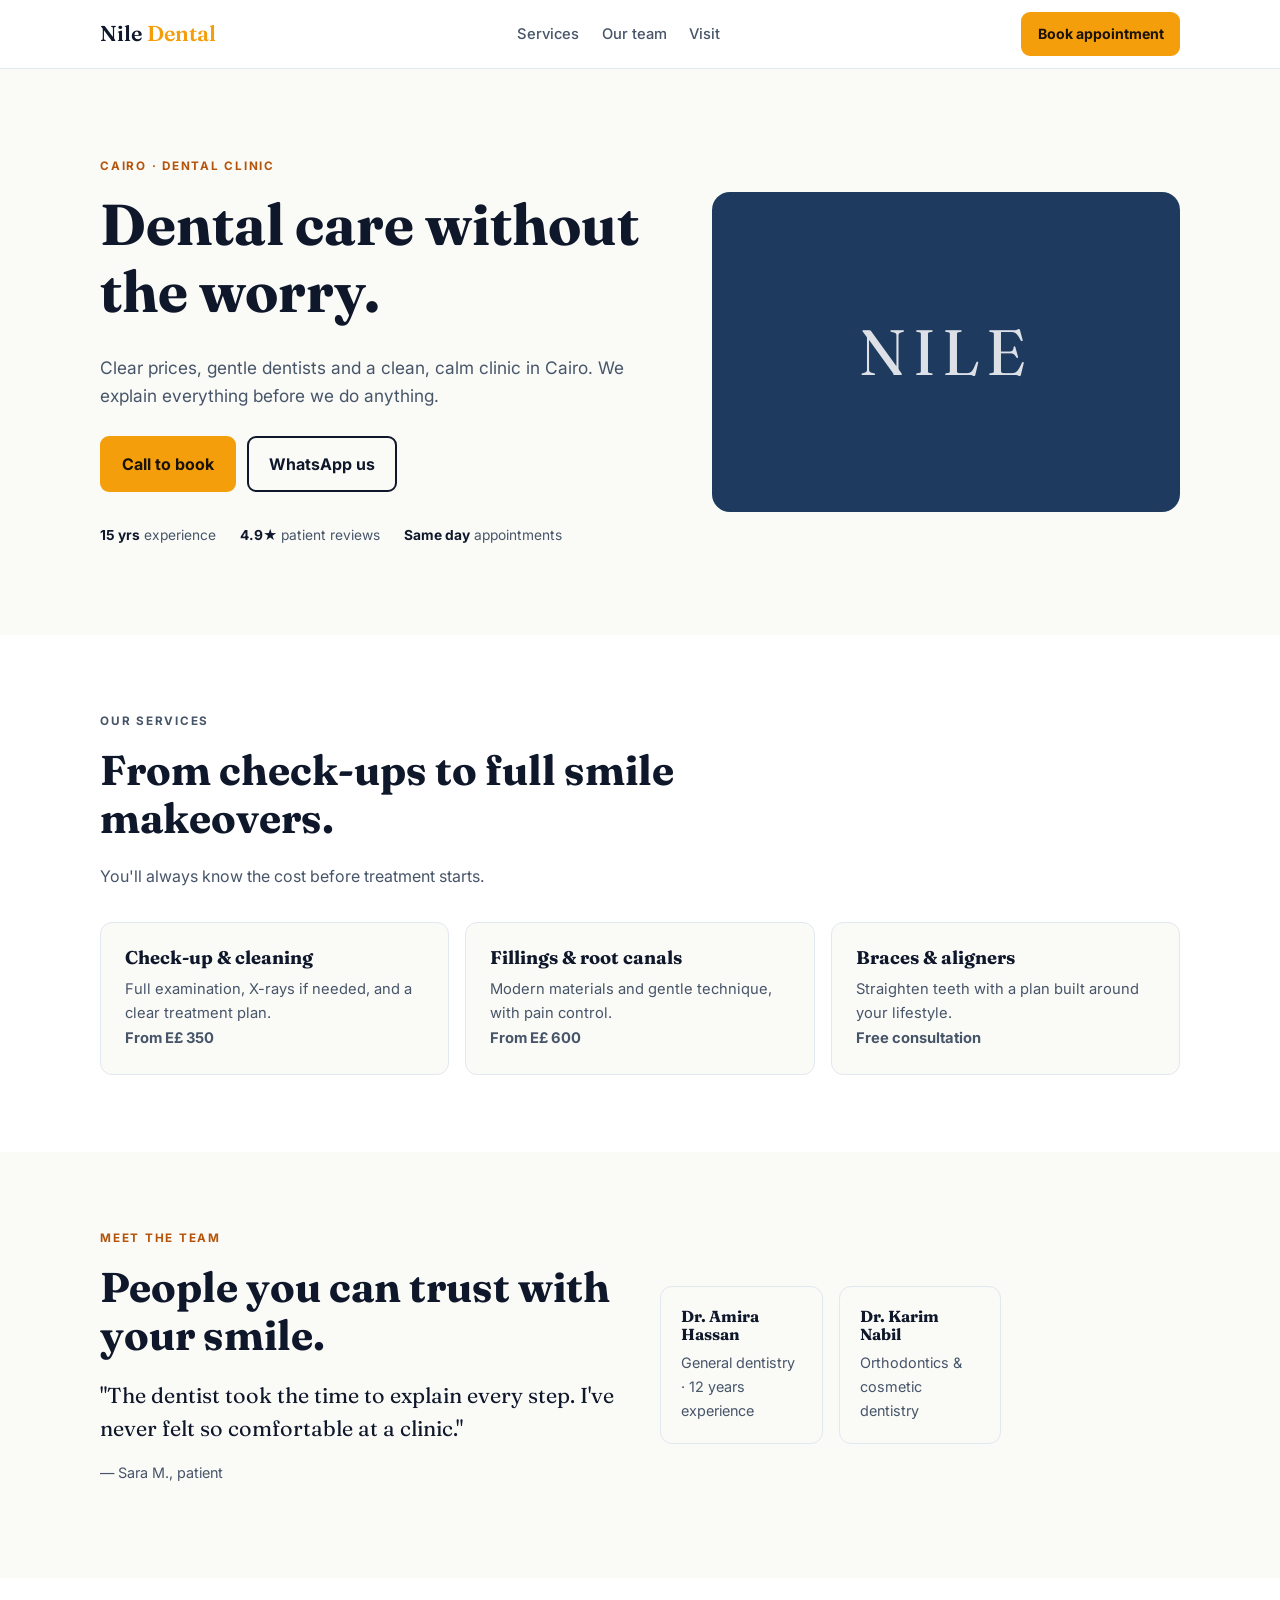
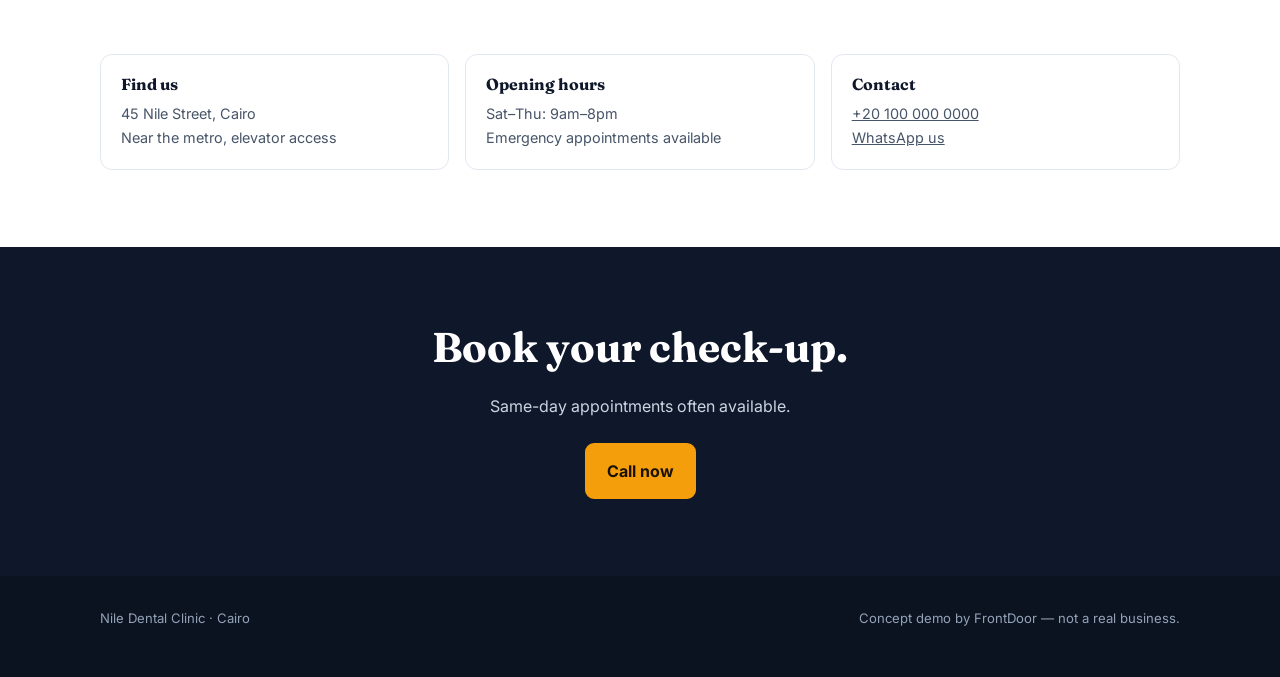
==== demos/clinic/index.html @ 59b0608b "FrontDoor portfolio - launch site and 3 demos" ====
<!doctype html>
<html lang="en">
<head>
  <meta charset="utf-8">
  <meta name="viewport" content="width=device-width, initial-scale=1">
  <title>Nile Dental Clinic — Cairo | Gentle, Clear Dental Care</title>
  <meta name="description" content="Nile Dental Clinic in Cairo. Check-ups, cleaning, braces and cosmetic dentistry. Book an appointment.">
  <link rel="preconnect" href="https://fonts.googleapis.com">
  <link rel="preconnect" href="https://fonts.gstatic.com" crossorigin>
  <link href="https://fonts.googleapis.com/css2?family=Fraunces:wght@500;600;700&family=Inter:wght@400;500;600;700&display=swap" rel="stylesheet">
  <link rel="stylesheet" href="../demo.css">
</head>
<body>
  <a class="skip-link" href="#main">Skip to content</a>
  <header class="site-header">
    <div class="wrap header-inner">
      <a class="logo" href="#top">Nile <span>Dental</span></a>
      <nav class="site-nav" aria-label="Main navigation">
        <a href="#services">Services</a><a href="#team">Our team</a><a href="#visit">Visit</a>
      </nav>
      <a class="btn btn-sm" href="tel:+201000000000">Book appointment</a>
    </div>
  </header>

  <main id="main">
    <section class="hero" id="top">
      <div class="wrap hero-grid">
        <div>
          <p class="eyebrow">Cairo · Dental clinic</p>
          <h1>Dental care without the worry.</h1>
          <p class="lede">Clear prices, gentle dentists and a clean, calm clinic in Cairo. We explain everything before we do anything.</p>
          <div class="actions">
            <a class="btn" href="tel:+201000000000">Call to book</a>
            <a class="btn btn-outline" href="https://wa.me/201000000000" target="_blank" rel="noopener">WhatsApp us</a>
          </div>
          <div class="trust"><span><strong>15 yrs</strong> experience</span><span><strong>4.9★</strong> patient reviews</span><span><strong>Same day</strong> appointments</span></div>
        </div>
        <div class="hero-photo" style="background:#1E3A5F" role="img" aria-label="Clinic reception placeholder image">NILE</div>
      </div>
    </section>

    <section class="section section-white" id="services">
      <div class="wrap">
        <div class="section-head"><p class="eyebrow">Our services</p><h2>From check-ups to full smile makeovers.</h2><p>You'll always know the cost before treatment starts.</p></div>
        <div class="cards">
          <div class="card"><h3>Check-up &amp; cleaning</h3><p>Full examination, X-rays if needed, and a clear treatment plan.</p><p class="card-price">From E£ 350</p></div>
          <div class="card"><h3>Fillings &amp; root canals</h3><p>Modern materials and gentle technique, with pain control.</p><p class="card-price">From E£ 600</p></div>
          <div class="card"><h3>Braces &amp; aligners</h3><p>Straighten teeth with a plan built around your lifestyle.</p><p class="card-price">Free consultation</p></div>
        </div>
      </div>
    </section>

    <section class="section" id="team">
      <div class="wrap split">
        <div>
          <p class="eyebrow">Meet the team</p>
          <h2>People you can trust with your smile.</h2>
          <p class="quote">"The dentist took the time to explain every step. I've never felt so comfortable at a clinic."</p>
          <p class="who">— Sara M., patient</p>
        </div>
        <div class="info-grid">
          <div class="info-card"><h3>Dr. Amira Hassan</h3><p>General dentistry · 12 years experience</p></div>
          <div class="info-card"><h3>Dr. Karim Nabil</h3><p>Orthodontics &amp; cosmetic dentistry</p></div>
        </div>
      </div>
    </section>

    <section class="section section-white" id="visit">
      <div class="wrap info-grid">
        <div class="info-card"><h3>Find us</h3><p>45 Nile Street, Cairo<br>Near the metro, elevator access</p></div>
        <div class="info-card"><h3>Opening hours</h3><p>Sat–Thu: 9am–8pm<br>Emergency appointments available</p></div>
        <div class="info-card"><h3>Contact</h3><p><a href="tel:+201000000000">+20 100 000 0000</a><br><a href="https://wa.me/201000000000" target="_blank" rel="noopener">WhatsApp us</a></p></div>
      </div>
    </section>

    <section class="section band">
      <div class="wrap"><h2>Book your check-up.</h2><p>Same-day appointments often available.</p><a class="btn" href="tel:+201000000000">Call now</a></div>
    </section>
  </main>
  <footer class="site-footer"><div class="wrap footer-inner"><p>Nile Dental Clinic · Cairo</p><p>Concept demo by FrontDoor — not a real business.</p></div></footer>
</body>
</html>
---- demos/demo.css ----
:root {
  --brand: #0F172A;
  --accent: #F59E0B;
  --ink: #0F172A;
  --muted: #475569;
  --paper: #FAFAF7;
  --line: #E2E8F0;
  --white: #FFFFFF;
  --radius: 12px;
  --ease: 200ms ease;
}
* { box-sizing: border-box; }
html { scroll-behavior: smooth; }
body { margin: 0; background: var(--paper); color: var(--ink); font-family: Inter, system-ui, -apple-system, "Segoe UI", sans-serif; line-height: 1.65; }
h1, h2, h3 { font-family: Fraunces, Georgia, serif; line-height: 1.15; margin: 0 0 .5em; }
h1 { font-size: clamp(2.2rem, 5vw, 3.6rem); }
h2 { font-size: clamp(1.8rem, 3.4vw, 2.6rem); }
a { color: inherit; }
p { margin: 0 0 1rem; }
:focus-visible { outline: 3px solid var(--accent); outline-offset: 3px; }
.skip-link { position: absolute; left: -9999px; }
.skip-link:focus { left: 1rem; top: 1rem; background: var(--ink); color: white; padding: .6rem 1rem; z-index: 50; }

.wrap { width: min(1080px, 100% - 2rem); margin-inline: auto; }
.site-header { background: var(--white); border-bottom: 1px solid var(--line); position: sticky; top: 0; z-index: 10; }
.header-inner { display: flex; align-items: center; justify-content: space-between; gap: 1rem; min-height: 68px; }
.logo { font-family: Fraunces, Georgia, serif; font-weight: 600; font-size: 1.35rem; text-decoration: none; }
.logo span { color: var(--accent); }
.site-nav { display: flex; gap: 1.4rem; }
.site-nav a { text-decoration: none; font-size: .92rem; font-weight: 500; color: var(--muted); }
.site-nav a:hover { color: var(--ink); }

.btn { display: inline-flex; align-items: center; justify-content: center; gap: .5rem; background: var(--accent); color: #1A1205; border: 2px solid var(--accent); border-radius: 9px; padding: .8rem 1.25rem; font-weight: 700; text-decoration: none; transition: filter var(--ease), transform var(--ease); cursor: pointer; }
.btn:hover { filter: brightness(.92); transform: translateY(-2px); }
.btn-sm { padding: .5rem .9rem; font-size: .88rem; }
.btn-outline { background: transparent; border-color: var(--ink); color: var(--ink); }
.btn-outline:hover { background: var(--ink); color: white; }

.hero { padding: clamp(3rem, 7vw, 5.5rem) 0; }
.hero-grid { display: grid; grid-template-columns: 1.1fr .9fr; gap: 2.5rem; align-items: center; }
.eyebrow { text-transform: uppercase; letter-spacing: .15em; font-size: .73rem; font-weight: 700; color: #B45309; }
.lede { font-size: 1.08rem; color: var(--muted); max-width: 34rem; }
.actions { display: flex; flex-wrap: wrap; gap: .7rem; margin-top: 1.6rem; }
.hero-photo { border-radius: 18px; min-height: 320px; display: grid; place-items: center; color: rgba(255,255,255,.85); font-family: Fraunces, Georgia, serif; font-size: 4rem; letter-spacing: .1em; }
.trust { display: flex; flex-wrap: wrap; gap: 1.5rem; margin-top: 2rem; font-size: .86rem; color: var(--muted); }
.trust strong { color: var(--ink); }

.section { padding: clamp(3rem, 6vw, 5rem) 0; }
.section-white { background: var(--white); }
.section-head { max-width: 640px; margin-bottom: 2rem; }
.section-head p { color: var(--muted); }
.cards { display: grid; grid-template-columns: repeat(3, 1fr); gap: 1rem; }
.card { border: 1px solid var(--line); border-radius: var(--radius); padding: 1.5rem; background: var(--paper); }
.card h3 { font-size: 1.15rem; }
.card p { color: var(--muted); font-size: .92rem; margin: 0; }
.card-price { font-weight: 700; color: var(--ink); margin-top: .75rem; font-size: .9rem; }

.split { display: grid; grid-template-columns: 1fr 1fr; gap: 2.5rem; align-items: center; }
.quote { font-family: Fraunces, Georgia, serif; font-size: 1.35rem; line-height: 1.5; }
.stars { color: var(--accent); letter-spacing: .15em; }
.who { color: var(--muted); font-size: .9rem; }

.info-grid { display: grid; grid-template-columns: repeat(3, 1fr); gap: 1rem; }
.info-card { border: 1px solid var(--line); border-radius: var(--radius); padding: 1.25rem; }
.info-card h3 { font-size: 1rem; }
.info-card p { color: var(--muted); font-size: .9rem; margin: 0; }

.band { background: var(--brand); color: white; text-align: center; }
.band h2 { color: white; }
.band p { color: #CBD5E1; }
.band .btn { margin-top: .5rem; }

.site-footer { background: #0B1220; color: #94A3B8; padding: 2rem 0; font-size: .82rem; }
.footer-inner { display: flex; justify-content: space-between; flex-wrap: wrap; gap: .5rem; }

@media (max-width: 860px) {
  .hero-grid, .split { grid-template-columns: 1fr; }
  .cards, .info-grid { grid-template-columns: 1fr 1fr; }
  .site-nav { display: none; }
}
@media (max-width: 560px) {
  .cards, .info-grid { grid-template-columns: 1fr; }
  .hero-photo { min-height: 200px; }
}
@media (prefers-reduced-motion: reduce) {
  html { scroll-behavior: auto; }
  * { transition-duration: .01ms !important; }
}
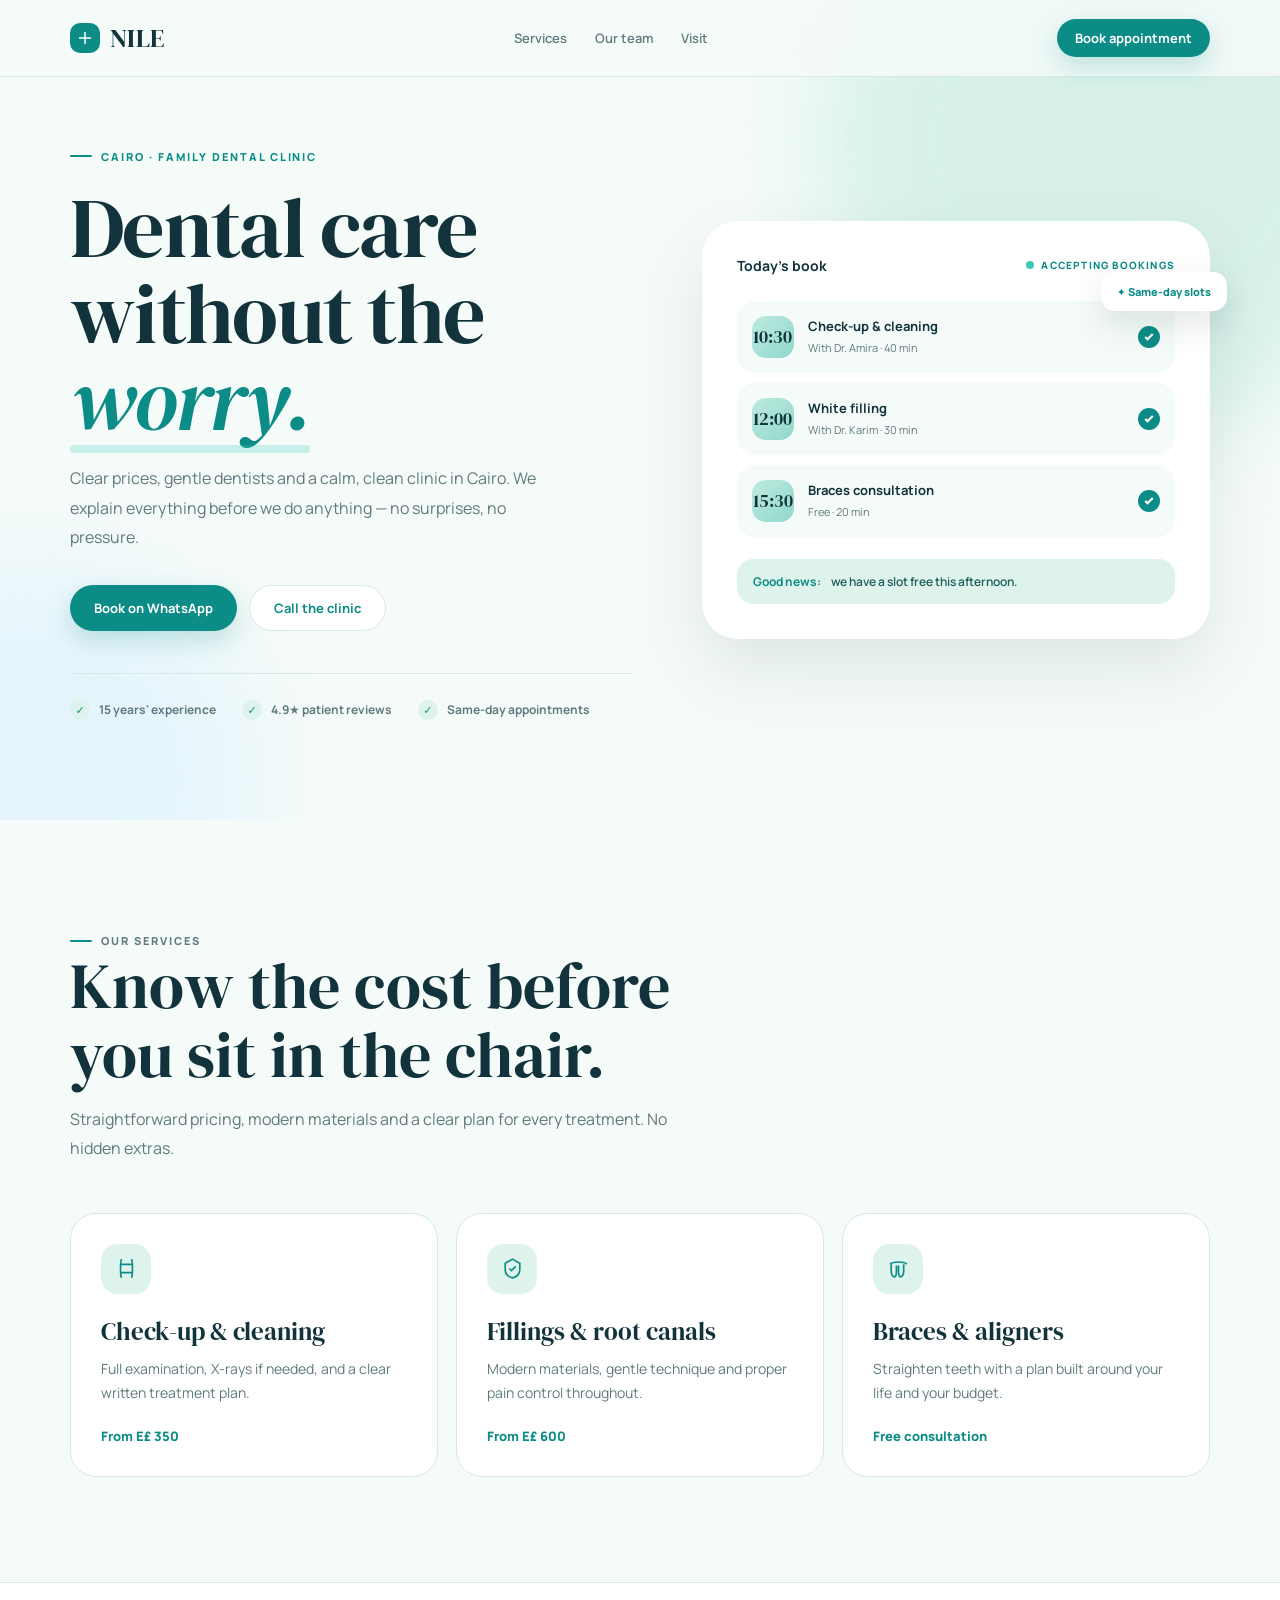
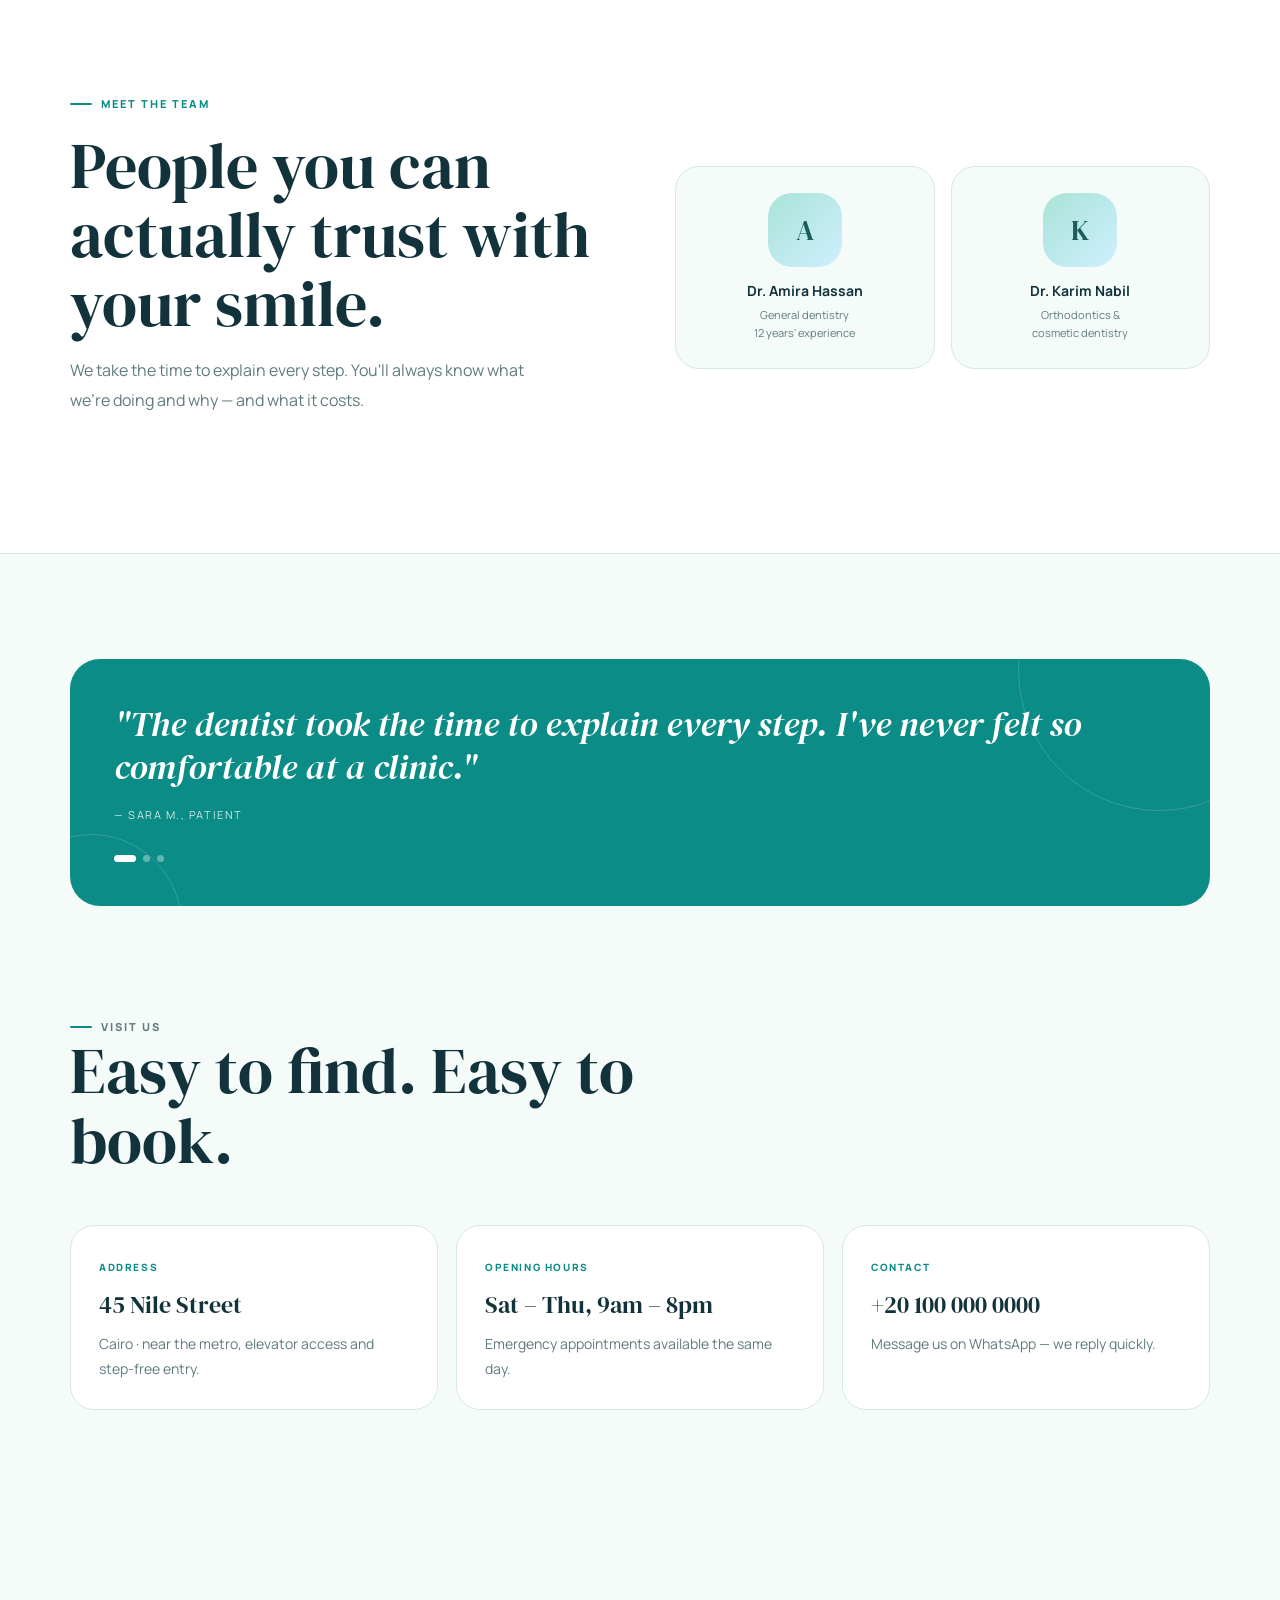
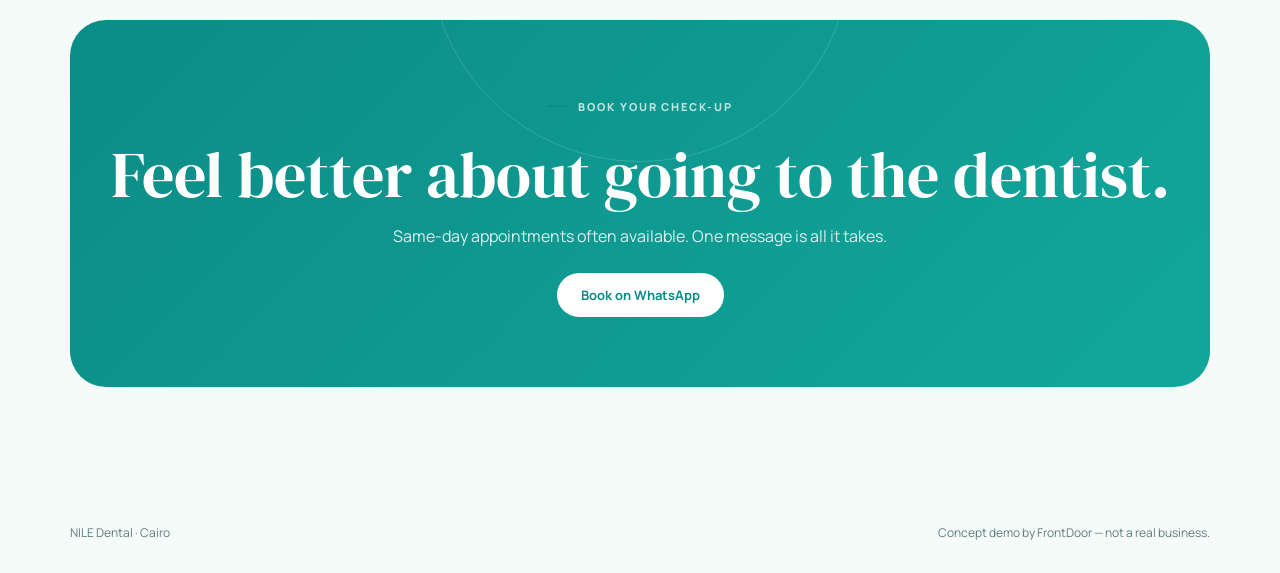
==== commit c48ecd10: "Redesign: three distinct animated demo identities" ====
--- a/demos/clinic/index.html
+++ b/demos/clinic/index.html
@@ -1,82 +1,212 @@
 <!doctype html>
 <html lang="en">
 <head>
-  <meta charset="utf-8">
-  <meta name="viewport" content="width=device-width, initial-scale=1">
-  <title>Nile Dental Clinic — Cairo | Gentle, Clear Dental Care</title>
-  <meta name="description" content="Nile Dental Clinic in Cairo. Check-ups, cleaning, braces and cosmetic dentistry. Book an appointment.">
-  <link rel="preconnect" href="https://fonts.googleapis.com">
-  <link rel="preconnect" href="https://fonts.gstatic.com" crossorigin>
-  <link href="https://fonts.googleapis.com/css2?family=Fraunces:wght@500;600;700&family=Inter:wght@400;500;600;700&display=swap" rel="stylesheet">
-  <link rel="stylesheet" href="../demo.css">
+<meta charset="utf-8">
+<meta name="viewport" content="width=device-width, initial-scale=1">
+<title>NILE Dental — Gentle Dental Care, Cairo</title>
+<meta name="description" content="NILE Dental Clinic in Cairo. Clear prices, gentle dentists, same-day appointments. Book on WhatsApp.">
+<link rel="preconnect" href="https://fonts.googleapis.com">
+<link rel="preconnect" href="https://fonts.gstatic.com" crossorigin>
+<link href="https://fonts.googleapis.com/css2?family=DM+Serif+Display:ital@0;1&family=Manrope:wght@400;500;600;700;800&display=swap" rel="stylesheet">
+<style>
+:root{--bg:#F5FBF9;--ink:#12333B;--teal:#0C8C86;--teal2:#42C7B6;--mint:#DFF3ED;--white:#FFFFFF;--mute:#5F7B7E;--line:#D6E9E4}
+*{box-sizing:border-box}
+html{scroll-behavior:smooth}
+body{margin:0;background:var(--bg);color:var(--ink);font-family:'Manrope',system-ui,sans-serif;-webkit-font-smoothing:antialiased;overflow-x:hidden}
+a{color:inherit;text-decoration:none}
+.wrap{width:min(1140px,92%);margin-inline:auto}
+.skip{position:absolute;left:-999px;top:0;background:var(--teal);color:#fff;padding:10px 16px;z-index:99}
+.skip:focus{left:10px;top:10px}
+.rv{opacity:0;transform:translateY(24px);transition:opacity .9s cubic-bezier(.2,.7,.2,1),transform .9s cubic-bezier(.2,.7,.2,1)}
+.rv.in{opacity:1;transform:none}
+.d1{transition-delay:.08s}.d2{transition-delay:.18s}.d3{transition-delay:.3s}
+
+header{position:fixed;inset:0 0 auto;z-index:30;background:rgba(245,251,249,.85);backdrop-filter:blur(16px);border-bottom:1px solid var(--line)}
+.hi{height:76px;display:flex;align-items:center;justify-content:space-between;gap:18px}
+.logo{display:flex;align-items:center;gap:10px;font-family:'DM Serif Display',serif;font-size:26px;letter-spacing:.01em}
+.logo .dot{width:30px;height:30px;border-radius:10px;background:var(--teal);display:grid;place-items:center;animation:softspin 14s linear infinite}
+.logo .dot svg{width:18px;height:18px}
+@keyframes softspin{to{transform:rotate(360deg)}}
+nav{display:flex;gap:28px;font-size:13px;font-weight:600;color:var(--mute)}
+nav a{padding:6px 0;position:relative;transition:color .3s}
+nav a::after{content:"";position:absolute;left:50%;bottom:0;width:0;height:2px;background:var(--teal);border-radius:2px;transform:translateX(-50%);transition:width .3s}
+nav a:hover{color:var(--teal)}nav a:hover::after{width:100%}
+.btn{display:inline-flex;align-items:center;gap:9px;background:var(--teal);color:#fff;border-radius:100px;padding:13px 24px;font-size:13px;font-weight:700;box-shadow:0 10px 24px rgba(12,140,134,.22);transition:transform .3s,box-shadow .3s,background .3s}
+.btn:hover{transform:translateY(-3px);box-shadow:0 16px 30px rgba(12,140,134,.3);background:#0A7B76}
+.btn-sm{padding:10px 18px}
+.btn-ghost{background:#fff;color:var(--teal);border:1px solid var(--line);box-shadow:none}
+.btn-ghost:hover{background:var(--mint);box-shadow:none}
+
+.hero{position:relative;padding:140px 0 100px;overflow:hidden;isolation:isolate}
+.blob{position:absolute;border-radius:50%;filter:blur(50px);z-index:-1;opacity:.55}
+.b1{width:46vw;height:46vw;background:#BFEADF;right:-10vw;top:-12vw;animation:drift1 18s ease-in-out infinite}
+.b2{width:34vw;height:34vw;background:#D9F0FF;left:-14vw;bottom:-14vw;animation:drift2 22s ease-in-out infinite}
+@keyframes drift1{50%{transform:translate(-6%,8%) scale(1.1)}}
+@keyframes drift2{50%{transform:translate(8%,-6%) scale(1.08)}}
+.grid{display:grid;grid-template-columns:1.05fr .95fr;gap:70px;align-items:center}
+.eyebrow{display:inline-flex;align-items:center;gap:9px;font-size:11px;font-weight:800;letter-spacing:.18em;text-transform:uppercase;color:var(--teal);margin:0 0 20px}
+.eyebrow::before{content:"";width:22px;height:2px;background:var(--teal);border-radius:2px}
+h1{font-family:'DM Serif Display',serif;font-size:clamp(52px,6.6vw,92px);line-height:1.02;font-weight:400;margin:0 0 22px;letter-spacing:-.02em}
+h1 em{color:var(--teal);font-style:italic;position:relative;white-space:nowrap}
+h1 em::after{content:"";position:absolute;left:0;bottom:4px;width:100%;height:8px;background:rgba(66,199,182,.25);border-radius:8px;transform:scaleX(0);transform-origin:left;animation:under 1.4s 1s forwards ease}
+@keyframes under{to{transform:scaleX(1)}}
+.lede{color:var(--mute);font-size:16px;line-height:1.85;max-width:480px;margin:0 0 32px}
+.actions{display:flex;gap:12px;flex-wrap:wrap}
+.chips{display:flex;gap:26px;margin-top:42px;padding-top:26px;border-top:1px solid var(--line);flex-wrap:wrap}
+.chip{display:flex;align-items:center;gap:9px;font-size:12px;font-weight:700;color:var(--mute)}
+.chip i{width:20px;height:20px;border-radius:50%;background:var(--mint);display:grid;place-items:center;color:var(--teal);font-style:normal;font-size:11px}
+.hero-card{position:relative;background:#fff;border-radius:36px;padding:34px;box-shadow:0 30px 70px rgba(18,51,59,.10);border:1px solid rgba(255,255,255,.8);animation:bob 7s ease-in-out infinite}
+@keyframes bob{50%{transform:translateY(-10px)}}
+.hero-card .top{display:flex;justify-content:space-between;align-items:center;margin-bottom:26px}
+.hero-card .top b{font-size:14px}
+.live{display:flex;align-items:center;gap:7px;font-size:10px;font-weight:800;letter-spacing:.12em;text-transform:uppercase;color:var(--teal)}
+.live i{width:8px;height:8px;border-radius:50%;background:var(--teal2);animation:pulse 1.8s infinite}
+@keyframes pulse{50%{box-shadow:0 0 0 7px rgba(66,199,182,.18)}}
+.appt{display:flex;align-items:center;gap:14px;padding:15px;border-radius:18px;background:var(--bg);margin-bottom:10px}
+.appt .av{width:42px;height:42px;border-radius:14px;background:linear-gradient(135deg,#BFEADF,#8FD8CC);display:grid;place-items:center;font-family:'DM Serif Display',serif;font-size:18px;color:var(--ink);flex:none}
+.appt b{font-size:13px;display:block}
+.appt small{color:var(--mute);font-size:11px}
+.appt .tick{margin-left:auto;width:22px;height:22px;border-radius:50%;background:var(--teal);display:grid;place-items:center}
+.appt .tick svg{width:12px;height:12px;stroke:#fff;stroke-width:3;fill:none;stroke-dasharray:20;stroke-dashoffset:20;animation:draw .7s 1.1s forwards ease}
+@keyframes draw{to{stroke-dashoffset:0}}
+.hero-card .note{display:flex;align-items:center;gap:10px;margin-top:22px;padding:14px 16px;border-radius:16px;background:var(--mint);font-size:12px;color:#1D5E5A;font-weight:600}
+.hero-card .note b{color:var(--teal)}
+.float-tag{position:absolute;right:-18px;top:12%;background:#fff;border-radius:14px;padding:12px 16px;box-shadow:0 14px 34px rgba(18,51,59,.12);font-size:11px;font-weight:800;color:var(--teal);animation:bob 6s 1.2s ease-in-out infinite}
+
+section{padding:105px 0}
+.shead{max-width:640px;margin-bottom:50px}
+h2{font-family:'DM Serif Display',serif;font-weight:400;font-size:clamp(40px,5vw,68px);line-height:1.08;margin:0 0 16px}
+.shead p{color:var(--mute);line-height:1.8;margin:0}
+.services{display:grid;grid-template-columns:repeat(3,1fr);gap:18px}
+.svc{background:#fff;border:1px solid var(--line);border-radius:26px;padding:30px;transition:transform .4s,box-shadow .4s;position:relative;overflow:hidden}
+.svc::after{content:"";position:absolute;width:120px;height:120px;border-radius:50%;background:var(--mint);right:-50px;top:-50px;opacity:0;transition:opacity .4s,transform .5s}
+.svc:hover{transform:translateY(-8px);box-shadow:0 22px 44px rgba(18,51,59,.09)}
+.svc:hover::after{opacity:.7;transform:scale(1.4)}
+.svc .ic{width:50px;height:50px;border-radius:16px;background:var(--mint);display:grid;place-items:center;margin-bottom:20px;transition:transform .4s;position:relative;z-index:1}
+.svc:hover .ic{transform:rotate(-8deg) scale(1.08)}
+.svc .ic svg{width:25px;height:25px;stroke:var(--teal);fill:none;stroke-width:1.6}
+.svc h3{font-family:'DM Serif Display',serif;font-size:25px;font-weight:400;margin:0 0 9px;position:relative;z-index:1}
+.svc p{color:var(--mute);font-size:14px;line-height:1.75;margin:0 0 18px;position:relative;z-index:1}
+.svc .price{color:var(--teal);font-weight:800;font-size:13px;position:relative;z-index:1}
+.soft{background:#fff;border-block:1px solid var(--line)}
+.about{display:grid;grid-template-columns:1fr 1fr;gap:70px;align-items:center}
+.team{display:grid;grid-template-columns:1fr 1fr;gap:16px}
+.doc{background:var(--bg);border-radius:24px;padding:26px;text-align:center;border:1px solid var(--line);transition:transform .4s}
+.doc:hover{transform:translateY(-6px)}
+.doc .pic{width:74px;height:74px;border-radius:24px;margin:0 auto 14px;background:linear-gradient(135deg,#A9E3D7,#CFEFFF);display:grid;place-items:center;font-family:'DM Serif Display',serif;font-size:28px;color:#1D5E5A}
+.doc b{font-size:14px;display:block}
+.doc small{color:var(--mute);font-size:11px;line-height:1.6;display:block;margin-top:6px}
+.testimonial{background:var(--teal);color:#fff;border-radius:30px;padding:44px;position:relative;overflow:hidden}
+.testimonial::before,.testimonial::after{content:"";position:absolute;border:1px solid rgba(255,255,255,.16);border-radius:50%}
+.testimonial::before{width:280px;height:280px;right:-90px;top:-130px;animation:softspin 30s linear infinite}
+.testimonial::after{width:180px;height:180px;left:-70px;bottom:-110px}
+.q{position:relative;min-height:130px}
+.q blockquote{font-family:'DM Serif Display',serif;font-size:clamp(24px,2.7vw,36px);line-height:1.25;margin:0;font-style:italic;transition:opacity .5s,transform .5s}
+.q blockquote.out{opacity:0;transform:translateY(10px)}
+.q small{display:block;margin-top:18px;font-size:11px;letter-spacing:.14em;text-transform:uppercase;opacity:.8}
+.dots{display:flex;gap:7px;margin-top:22px;position:relative}
+.dots i{width:7px;height:7px;border-radius:50%;background:rgba(255,255,255,.35);cursor:pointer;transition:background .3s,width .3s}
+.dots i.on{background:#fff;width:22px;border-radius:6px}
+.info{display:grid;grid-template-columns:repeat(3,1fr);gap:18px}
+.card{background:#fff;border:1px solid var(--line);border-radius:24px;padding:28px}
+.card small{color:var(--teal);font-size:10px;font-weight:800;letter-spacing:.16em;text-transform:uppercase}
+.card h4{font-family:'DM Serif Display',serif;font-weight:400;font-size:24px;margin:12px 0 10px}
+.card p{color:var(--mute);line-height:1.8;font-size:14px;margin:0}
+.card a:hover{color:var(--teal)}
+.final{text-align:center}
+.final .inner{background:linear-gradient(135deg,#0C8C86,#12A79C);border-radius:36px;padding:70px 30px;color:#fff;position:relative;overflow:hidden}
+.final .inner::before{content:"";position:absolute;width:420px;height:420px;border:1px solid rgba(255,255,255,.16);border-radius:50%;left:50%;top:-280px;transform:translateX(-50%);animation:softspin 26s linear infinite}
+.final h2{color:#fff}
+.final p{opacity:.85;margin:0 0 26px}
+.final .btn{background:#fff;color:var(--teal);box-shadow:none}
+.final .btn:hover{background:var(--mint)}
+footer{padding:32px 0;color:var(--mute);font-size:12px}
+.fin{display:flex;justify-content:space-between;gap:18px;flex-wrap:wrap}
+@media(max-width:900px){nav{display:none}.grid,.about{grid-template-columns:1fr}.hero-card{order:-1;width:min(100%,440px);margin-inline:auto}.services,.info{grid-template-columns:1fr}.float-tag{display:none}}
+@media(prefers-reduced-motion:reduce){*{animation:none!important;transition:none!important}.rv{opacity:1;transform:none}}
+</style>
 </head>
 <body>
-  <a class="skip-link" href="#main">Skip to content</a>
-  <header class="site-header">
-    <div class="wrap header-inner">
-      <a class="logo" href="#top">Nile <span>Dental</span></a>
-      <nav class="site-nav" aria-label="Main navigation">
-        <a href="#services">Services</a><a href="#team">Our team</a><a href="#visit">Visit</a>
-      </nav>
-      <a class="btn btn-sm" href="tel:+201000000000">Book appointment</a>
+<a class="skip" href="#main">Skip to content</a>
+<header><div class="wrap hi">
+  <a class="logo" href="#top"><span class="dot"><svg viewBox="0 0 24 24" fill="none" stroke="#fff" stroke-width="2"><path d="M12 4v16M4 12h16"/></svg></span>NILE</a>
+  <nav aria-label="Main"><a href="#services">Services</a><a href="#team">Our team</a><a href="#visit">Visit</a></nav>
+  <a class="btn btn-sm" href="https://wa.me/201000000000" target="_blank" rel="noopener">Book appointment</a>
+</div></header>
+
+<main id="main">
+<section class="hero" id="top">
+  <span class="blob b1"></span><span class="blob b2"></span>
+  <div class="wrap grid">
+    <div>
+      <p class="eyebrow rv">Cairo · Family dental clinic</p>
+      <h1 class="rv d1">Dental care<br>without the <em>worry.</em></h1>
+      <p class="lede rv d2">Clear prices, gentle dentists and a calm, clean clinic in Cairo. We explain everything before we do anything — no surprises, no pressure.</p>
+      <div class="actions rv d3">
+        <a class="btn" href="https://wa.me/201000000000" target="_blank" rel="noopener">Book on WhatsApp</a>
+        <a class="btn btn-ghost" href="tel:+201000000000">Call the clinic</a>
+      </div>
+      <div class="chips rv d3">
+        <span class="chip"><i>✓</i> 15 years' experience</span>
+        <span class="chip"><i>✓</i> 4.9★ patient reviews</span>
+        <span class="chip"><i>✓</i> Same-day appointments</span>
+      </div>
     </div>
-  </header>
-
-  <main id="main">
-    <section class="hero" id="top">
-      <div class="wrap hero-grid">
-        <div>
-          <p class="eyebrow">Cairo · Dental clinic</p>
-          <h1>Dental care without the worry.</h1>
-          <p class="lede">Clear prices, gentle dentists and a clean, calm clinic in Cairo. We explain everything before we do anything.</p>
-          <div class="actions">
-            <a class="btn" href="tel:+201000000000">Call to book</a>
-            <a class="btn btn-outline" href="https://wa.me/201000000000" target="_blank" rel="noopener">WhatsApp us</a>
-          </div>
-          <div class="trust"><span><strong>15 yrs</strong> experience</span><span><strong>4.9★</strong> patient reviews</span><span><strong>Same day</strong> appointments</span></div>
-        </div>
-        <div class="hero-photo" style="background:#1E3A5F" role="img" aria-label="Clinic reception placeholder image">NILE</div>
-      </div>
-    </section>
-
-    <section class="section section-white" id="services">
-      <div class="wrap">
-        <div class="section-head"><p class="eyebrow">Our services</p><h2>From check-ups to full smile makeovers.</h2><p>You'll always know the cost before treatment starts.</p></div>
-        <div class="cards">
-          <div class="card"><h3>Check-up &amp; cleaning</h3><p>Full examination, X-rays if needed, and a clear treatment plan.</p><p class="card-price">From E£ 350</p></div>
-          <div class="card"><h3>Fillings &amp; root canals</h3><p>Modern materials and gentle technique, with pain control.</p><p class="card-price">From E£ 600</p></div>
-          <div class="card"><h3>Braces &amp; aligners</h3><p>Straighten teeth with a plan built around your lifestyle.</p><p class="card-price">Free consultation</p></div>
-        </div>
-      </div>
-    </section>
-
-    <section class="section" id="team">
-      <div class="wrap split">
-        <div>
-          <p class="eyebrow">Meet the team</p>
-          <h2>People you can trust with your smile.</h2>
-          <p class="quote">"The dentist took the time to explain every step. I've never felt so comfortable at a clinic."</p>
-          <p class="who">— Sara M., patient</p>
-        </div>
-        <div class="info-grid">
-          <div class="info-card"><h3>Dr. Amira Hassan</h3><p>General dentistry · 12 years experience</p></div>
-          <div class="info-card"><h3>Dr. Karim Nabil</h3><p>Orthodontics &amp; cosmetic dentistry</p></div>
-        </div>
-      </div>
-    </section>
-
-    <section class="section section-white" id="visit">
-      <div class="wrap info-grid">
-        <div class="info-card"><h3>Find us</h3><p>45 Nile Street, Cairo<br>Near the metro, elevator access</p></div>
-        <div class="info-card"><h3>Opening hours</h3><p>Sat–Thu: 9am–8pm<br>Emergency appointments available</p></div>
-        <div class="info-card"><h3>Contact</h3><p><a href="tel:+201000000000">+20 100 000 0000</a><br><a href="https://wa.me/201000000000" target="_blank" rel="noopener">WhatsApp us</a></p></div>
-      </div>
-    </section>
-
-    <section class="section band">
-      <div class="wrap"><h2>Book your check-up.</h2><p>Same-day appointments often available.</p><a class="btn" href="tel:+201000000000">Call now</a></div>
-    </section>
-  </main>
-  <footer class="site-footer"><div class="wrap footer-inner"><p>Nile Dental Clinic · Cairo</p><p>Concept demo by FrontDoor — not a real business.</p></div></footer>
+    <div class="hero-card rv d2">
+      <div class="top"><b>Today's book</b><span class="live"><i></i> Accepting bookings</span></div>
+      <div class="appt"><span class="av">10:30</span><div><b>Check-up &amp; cleaning</b><small>With Dr. Amira · 40 min</small></div><span class="tick"><svg viewBox="0 0 16 16"><path d="M3 8l3 3 7-7"/></svg></span></div>
+      <div class="appt"><span class="av">12:00</span><div><b>White filling</b><small>With Dr. Karim · 30 min</small></div><span class="tick"><svg viewBox="0 0 16 16"><path d="M3 8l3 3 7-7"/></svg></span></div>
+      <div class="appt"><span class="av">15:30</span><div><b>Braces consultation</b><small>Free · 20 min</small></div><span class="tick"><svg viewBox="0 0 16 16"><path d="M3 8l3 3 7-7"/></svg></span></div>
+      <div class="note"><b>Good news:</b> we have a slot free this afternoon.</div>
+      <div class="float-tag">✦ Same-day slots</div>
+    </div>
+  </div>
+</section>
+
+<section id="services"><div class="wrap">
+  <div class="shead rv"><p class="eyebrow">Our services</p><h2>Know the cost before you sit in the chair.</h2><p>Straightforward pricing, modern materials and a clear plan for every treatment. No hidden extras.</p></div>
+  <div class="services">
+    <article class="svc rv d1"><div class="ic"><svg viewBox="0 0 24 24"><path d="M7 3c-1 4-1 14 0 18M17 3c1 4 1 14 0 18M7 8h10M7 16h10"/></svg></div><h3>Check-up &amp; cleaning</h3><p>Full examination, X-rays if needed, and a clear written treatment plan.</p><span class="price">From E£ 350</span></article>
+    <article class="svc rv d2"><div class="ic"><svg viewBox="0 0 24 24"><path d="M12 3l7 4v6c0 5-3 7-7 8-4-1-7-3-7-8V7l7-4z"/><path d="M9 12l2 2 4-4"/></svg></div><h3>Fillings &amp; root canals</h3><p>Modern materials, gentle technique and proper pain control throughout.</p><span class="price">From E£ 600</span></article>
+    <article class="svc rv d3"><div class="ic"><svg viewBox="0 0 24 24"><path d="M4 8c2-3 14-3 16 0M5 8v7c0 3 2 5 3 5s2-2 2-5V9m7-1v7c0 3-2 5-3 5s-2-2-2-5V9"/></svg></div><h3>Braces &amp; aligners</h3><p>Straighten teeth with a plan built around your life and your budget.</p><span class="price">Free consultation</span></article>
+  </div>
+</div></section>
+
+<section class="soft" id="team"><div class="wrap about">
+  <div class="rv"><p class="eyebrow">Meet the team</p><h2>People you can actually trust with your smile.</h2><p class="lede" style="margin-top:18px">We take the time to explain every step. You'll always know what we're doing and why — and what it costs.</p></div>
+  <div class="team">
+    <div class="doc rv d1"><div class="pic">A</div><b>Dr. Amira Hassan</b><small>General dentistry<br>12 years' experience</small></div>
+    <div class="doc rv d2"><div class="pic">K</div><b>Dr. Karim Nabil</b><small>Orthodontics &amp;<br>cosmetic dentistry</small></div>
+  </div>
+</div></section>
+
+<section><div class="wrap">
+  <div class="testimonial rv" id="quote">
+    <div class="q"><blockquote id="qtext">"The dentist took the time to explain every step. I've never felt so comfortable at a clinic."</blockquote><small id="qby">— Sara M., patient</small></div>
+    <div class="dots" id="dots"><i class="on"></i><i></i><i></i></div>
+  </div>
+</div></section>
+
+<section id="visit" style="padding-top:0"><div class="wrap">
+  <div class="shead rv"><p class="eyebrow">Visit us</p><h2>Easy to find. Easy to book.</h2></div>
+  <div class="info">
+    <div class="card rv d1"><small>Address</small><h4>45 Nile Street</h4><p>Cairo · near the metro, elevator access and step-free entry.</p></div>
+    <div class="card rv d2"><small>Opening hours</small><h4>Sat – Thu, 9am – 8pm</h4><p>Emergency appointments available the same day.</p></div>
+    <div class="card rv d3"><small>Contact</small><h4>+20 100 000 0000</h4><p><a href="https://wa.me/201000000000" target="_blank" rel="noopener">Message us on WhatsApp</a> — we reply quickly.</p></div>
+  </div>
+</div></section>
+
+<section class="final"><div class="wrap rv"><div class="inner"><p class="eyebrow" style="justify-content:center;color:#DFF3ED">Book your check-up</p><h2>Feel better about going to the dentist.</h2><p>Same-day appointments often available. One message is all it takes.</p><a class="btn" href="https://wa.me/201000000000" target="_blank" rel="noopener">Book on WhatsApp</a></div></div></section>
+</main>
+<footer><div class="wrap fin"><span>NILE Dental · Cairo</span><span>Concept demo by FrontDoor — not a real business.</span></div></footer>
+
+<script>
+const io=new IntersectionObserver(es=>es.forEach(e=>{if(e.isIntersecting){e.target.classList.add('in');io.unobserve(e.target)}}),{threshold:.12});
+document.querySelectorAll('.rv').forEach(el=>io.observe(el));
+const quotes=[["\"The dentist took the time to explain every step. I've never felt so comfortable at a clinic.\"","— Sara M., patient"],["\"Clean, calm and genuinely gentle. My kids actually asked to come back.\"","— Mohamed A., parent"],["\"Clear price, no surprises, and the result looks natural. I recommend them to everyone.\"","— Nour E., patient"]];
+let i=0;const qt=document.getElementById('qtext'),qb=document.getElementById('qby'),dots=[...document.querySelectorAll('#dots i')];
+setInterval(()=>{qt.classList.add('out');setTimeout(()=>{i=(i+1)%quotes.length;qt.textContent=quotes[i][0];qb.textContent=quotes[i][1];dots.forEach((d,n)=>d.classList.toggle('on',n===i));qt.classList.remove('out')},450)},6000);
+dots.forEach((d,n)=>d.onclick=()=>{i=n;qt.classList.add('out');setTimeout(()=>{qt.textContent=quotes[n][0];qb.textContent=quotes[n][1];dots.forEach((x,k)=>x.classList.toggle('on',k===n));qt.classList.remove('out')},300)});
+</script>
 </body>
 </html>
